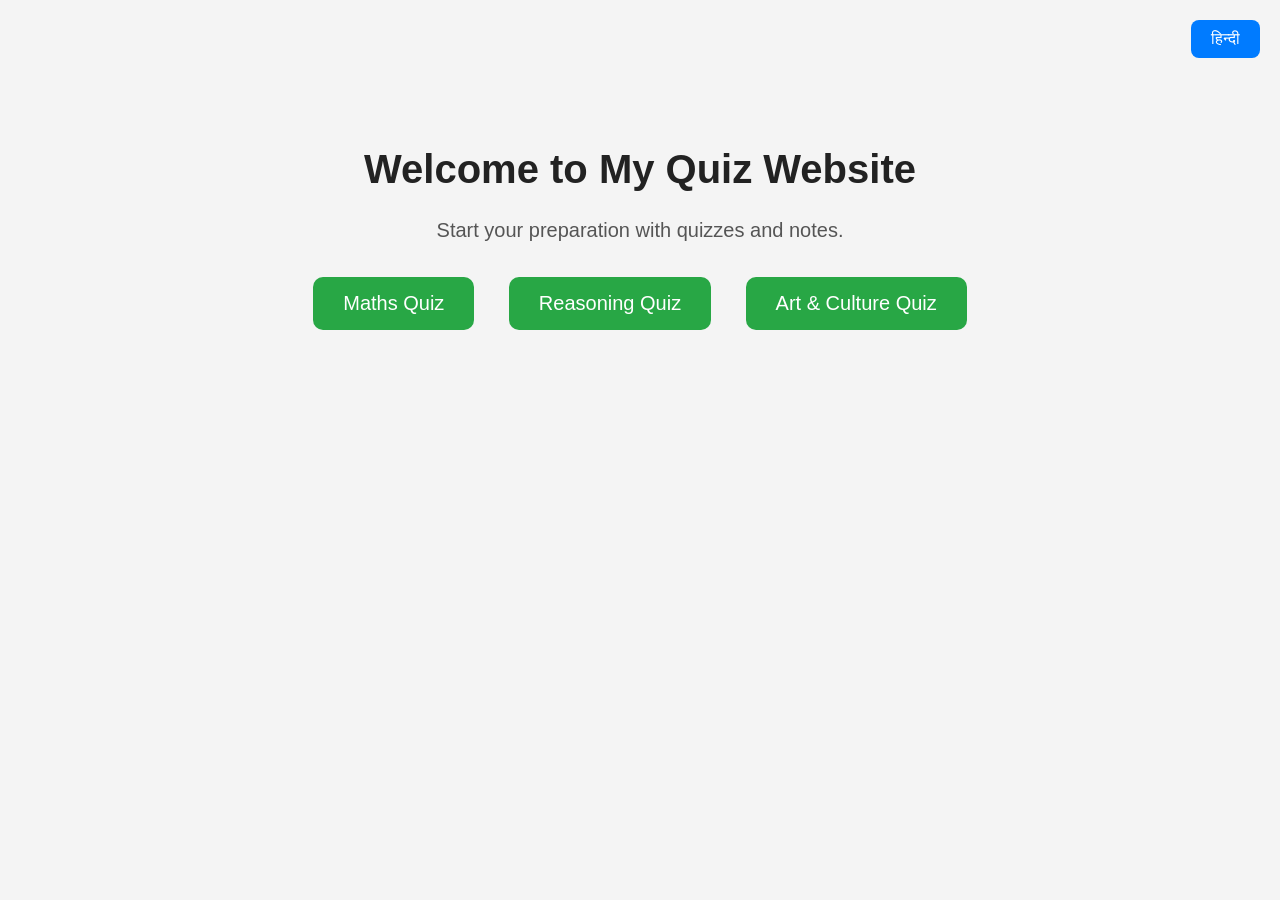
==== index.html @ e583416c "Update index.html" ====
<!DOCTYPE html>
<html lang="en">
<head>
    <meta charset="UTF-8">
    <meta name="viewport" content="width=device-width, initial-scale=1.0">
    <title>My Quiz Website</title>

    <style>

        body{
            margin:0;
            padding:0;
            font-family:Arial, sans-serif;
            background:#f4f4f4;
            text-align:center;
        }

        /* Language Button */

        #langBtn{
            position:absolute;
            top:20px;
            right:20px;
            padding:10px 20px;
            background:#007bff;
            color:white;
            border:none;
            border-radius:8px;
            cursor:pointer;
            font-size:16px;
        }

        #langBtn:hover{
            background:#0056b3;
        }

        /* Main Section */

        .container{
            margin-top:100px;
            padding:20px;
        }

        h1{
            color:#222;
            font-size:40px;
        }

        p{
            color:#555;
            font-size:20px;
        }

        /* Buttons */

        .btn{
            display:inline-block;
            margin:15px;
            padding:15px 30px;
            background:#28a745;
            color:white;
            text-decoration:none;
            border-radius:10px;
            font-size:20px;
            transition:0.3s;
        }

        .btn:hover{
            background:#1e7e34;
        }

    </style>
</head>

<body>

    <!-- Language Button -->

    <button onclick="toggleLanguage()" id="langBtn">
        हिन्दी
    </button>

    <!-- Main Content -->

    <div class="container">

        <h1 id="title">
            Welcome to My Quiz Website
        </h1>

        <p id="desc">
            Start your preparation with quizzes and notes.
        </p>

        <!-- Quiz Buttons -->

        <a href="maths.html" class="btn" id="mathBtn">
            Maths Quiz
        </a>

        <a href="reasoning.html" class="btn" id="reasonBtn">
            Reasoning Quiz
        </a>

        <a href="art-culture.html" class="btn" id="artBtn">
            Art & Culture Quiz
        </a>

    </div>

    <!-- JavaScript -->

    <script>

        let currentLanguage = "en";

        function toggleLanguage(){

            if(currentLanguage === "en"){

                document.getElementById("title").innerText =
                    "मेरी क्विज वेबसाइट में आपका स्वागत है";

                document.getElementById("desc").innerText =
                    "क्विज़ और नोट्स के साथ अपनी तैयारी शुरू करें।";

                document.getElementById("mathBtn").innerText =
                    "गणित क्विज";

                document.getElementById("reasonBtn").innerText =
                    "रीजनिंग क्विज";

                document.getElementById("artBtn").innerText =
                    "कला एवं संस्कृति क्विज";

                document.getElementById("langBtn").innerText =
                    "English";

                currentLanguage = "hi";

            } else {

                document.getElementById("title").innerText =
                    "Welcome to My Quiz Website";

                document.getElementById("desc").innerText =
                    "Start your preparation with quizzes and notes.";

                document.getElementById("mathBtn").innerText =
                    "Maths Quiz";

                document.getElementById("reasonBtn").innerText =
                    "Reasoning Quiz";

                document.getElementById("artBtn").innerText =
                    "Art & Culture Quiz";

                document.getElementById("langBtn").innerText =
                    "हिन्दी";

                currentLanguage = "en";
            }
        }

    </script>

</body>
</html>
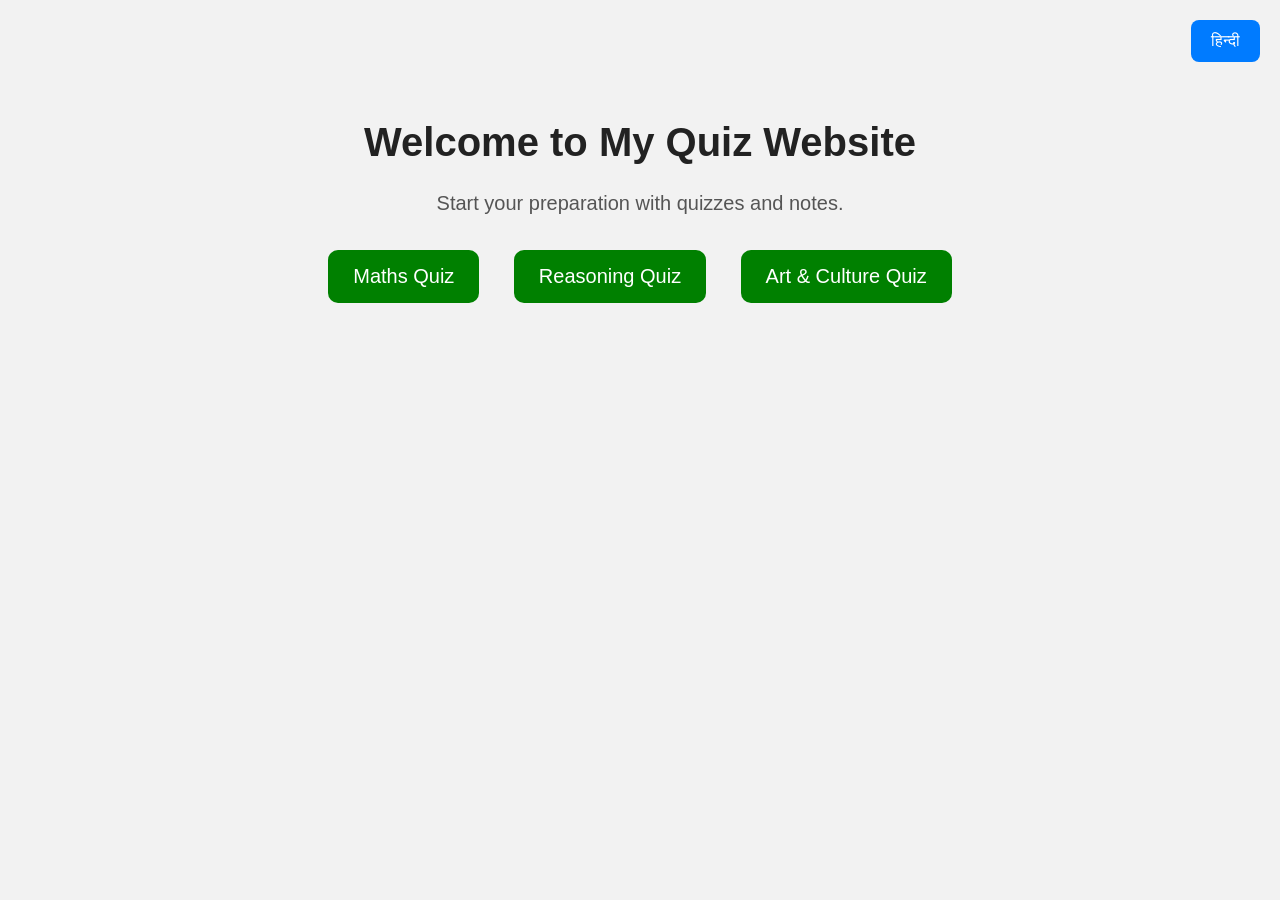
==== commit 4f887ddc: "Update index.html" ====
--- a/index.html
+++ b/index.html
@@ -1,168 +1,155 @@
 <!DOCTYPE html>
 <html lang="en">
 <head>
-    <meta charset="UTF-8">
-    <meta name="viewport" content="width=device-width, initial-scale=1.0">
-    <title>My Quiz Website</title>
+<meta charset="UTF-8">
+<meta name="viewport" content="width=device-width, initial-scale=1.0">
 
-    <style>
+<title>Quiz Website</title>
 
-        body{
-            margin:0;
-            padding:0;
-            font-family:Arial, sans-serif;
-            background:#f4f4f4;
-            text-align:center;
-        }
+<style>
 
-        /* Language Button */
+body{
+    margin:0;
+    padding:0;
+    font-family:Arial;
+    background:#f2f2f2;
+    text-align:center;
+}
 
-        #langBtn{
-            position:absolute;
-            top:20px;
-            right:20px;
-            padding:10px 20px;
-            background:#007bff;
-            color:white;
-            border:none;
-            border-radius:8px;
-            cursor:pointer;
-            font-size:16px;
-        }
+/* Language Button */
 
-        #langBtn:hover{
-            background:#0056b3;
-        }
+#langBtn{
+    position:fixed;
+    top:20px;
+    right:20px;
+    padding:12px 20px;
+    background:#007bff;
+    color:white;
+    border:none;
+    border-radius:8px;
+    font-size:16px;
+    cursor:pointer;
+}
 
-        /* Main Section */
+/* Main Content */
 
-        .container{
-            margin-top:100px;
-            padding:20px;
-        }
+.container{
+    margin-top:120px;
+}
 
-        h1{
-            color:#222;
-            font-size:40px;
-        }
+h1{
+    font-size:40px;
+    color:#222;
+}
 
-        p{
-            color:#555;
-            font-size:20px;
-        }
+p{
+    font-size:20px;
+    color:#555;
+}
 
-        /* Buttons */
+.btn{
+    display:inline-block;
+    margin:15px;
+    padding:15px 25px;
+    background:green;
+    color:white;
+    text-decoration:none;
+    border-radius:10px;
+    font-size:20px;
+}
 
-        .btn{
-            display:inline-block;
-            margin:15px;
-            padding:15px 30px;
-            background:#28a745;
-            color:white;
-            text-decoration:none;
-            border-radius:10px;
-            font-size:20px;
-            transition:0.3s;
-        }
+</style>
 
-        .btn:hover{
-            background:#1e7e34;
-        }
-
-    </style>
 </head>
 
 <body>
 
-    <!-- Language Button -->
+<!-- Language Button -->
 
-    <button onclick="toggleLanguage()" id="langBtn">
-        हिन्दी
-    </button>
+<button id="langBtn" onclick="toggleLanguage()">
+हिन्दी
+</button>
 
-    <!-- Main Content -->
+<div class="container">
 
-    <div class="container">
+<h1 id="title">
+Welcome to My Quiz Website
+</h1>
 
-        <h1 id="title">
-            Welcome to My Quiz Website
-        </h1>
+<p id="desc">
+Start your preparation with quizzes and notes.
+</p>
 
-        <p id="desc">
-            Start your preparation with quizzes and notes.
-        </p>
+<a href="maths.html" class="btn" id="mathBtn">
+Maths Quiz
+</a>
 
-        <!-- Quiz Buttons -->
+<a href="reasoning.html" class="btn" id="reasonBtn">
+Reasoning Quiz
+</a>
 
-        <a href="maths.html" class="btn" id="mathBtn">
-            Maths Quiz
-        </a>
+<a href="art-culture.html" class="btn" id="artBtn">
+Art & Culture Quiz
+</a>
 
-        <a href="reasoning.html" class="btn" id="reasonBtn">
-            Reasoning Quiz
-        </a>
+</div>
 
-        <a href="art-culture.html" class="btn" id="artBtn">
-            Art & Culture Quiz
-        </a>
+<script>
 
-    </div>
+let currentLanguage = "en";
 
-    <!-- JavaScript -->
+function toggleLanguage(){
 
-    <script>
+    if(currentLanguage === "en"){
 
-        let currentLanguage = "en";
+        document.getElementById("title").innerText =
+        "मेरी क्विज वेबसाइट में आपका स्वागत है";
 
-        function toggleLanguage(){
+        document.getElementById("desc").innerText =
+        "क्विज और नोट्स के साथ तैयारी शुरू करें";
 
-            if(currentLanguage === "en"){
+        document.getElementById("mathBtn").innerText =
+        "गणित क्विज";
 
-                document.getElementById("title").innerText =
-                    "मेरी क्विज वेबसाइट में आपका स्वागत है";
+        document.getElementById("reasonBtn").innerText =
+        "रीजनिंग क्विज";
 
-                document.getElementById("desc").innerText =
-                    "क्विज़ और नोट्स के साथ अपनी तैयारी शुरू करें।";
+        document.getElementById("artBtn").innerText =
+        "कला एवं संस्कृति क्विज";
 
-                document.getElementById("mathBtn").innerText =
-                    "गणित क्विज";
+        document.getElementById("langBtn").innerText =
+        "English";
 
-                document.getElementById("reasonBtn").innerText =
-                    "रीजनिंग क्विज";
+        currentLanguage = "hi";
 
-                document.getElementById("artBtn").innerText =
-                    "कला एवं संस्कृति क्विज";
+    }
 
-                document.getElementById("langBtn").innerText =
-                    "English";
+    else{
 
-                currentLanguage = "hi";
+        document.getElementById("title").innerText =
+        "Welcome to My Quiz Website";
 
-            } else {
+        document.getElementById("desc").innerText =
+        "Start your preparation with quizzes and notes.";
 
-                document.getElementById("title").innerText =
-                    "Welcome to My Quiz Website";
+        document.getElementById("mathBtn").innerText =
+        "Maths Quiz";
 
-                document.getElementById("desc").innerText =
-                    "Start your preparation with quizzes and notes.";
+        document.getElementById("reasonBtn").innerText =
+        "Reasoning Quiz";
 
-                document.getElementById("mathBtn").innerText =
-                    "Maths Quiz";
+        document.getElementById("artBtn").innerText =
+        "Art & Culture Quiz";
 
-                document.getElementById("reasonBtn").innerText =
-                    "Reasoning Quiz";
+        document.getElementById("langBtn").innerText =
+        "हिन्दी";
 
-                document.getElementById("artBtn").innerText =
-                    "Art & Culture Quiz";
+        currentLanguage = "en";
+    }
 
-                document.getElementById("langBtn").innerText =
-                    "हिन्दी";
+}
 
-                currentLanguage = "en";
-            }
-        }
-
-    </script>
+</script>
 
 </body>
 </html>
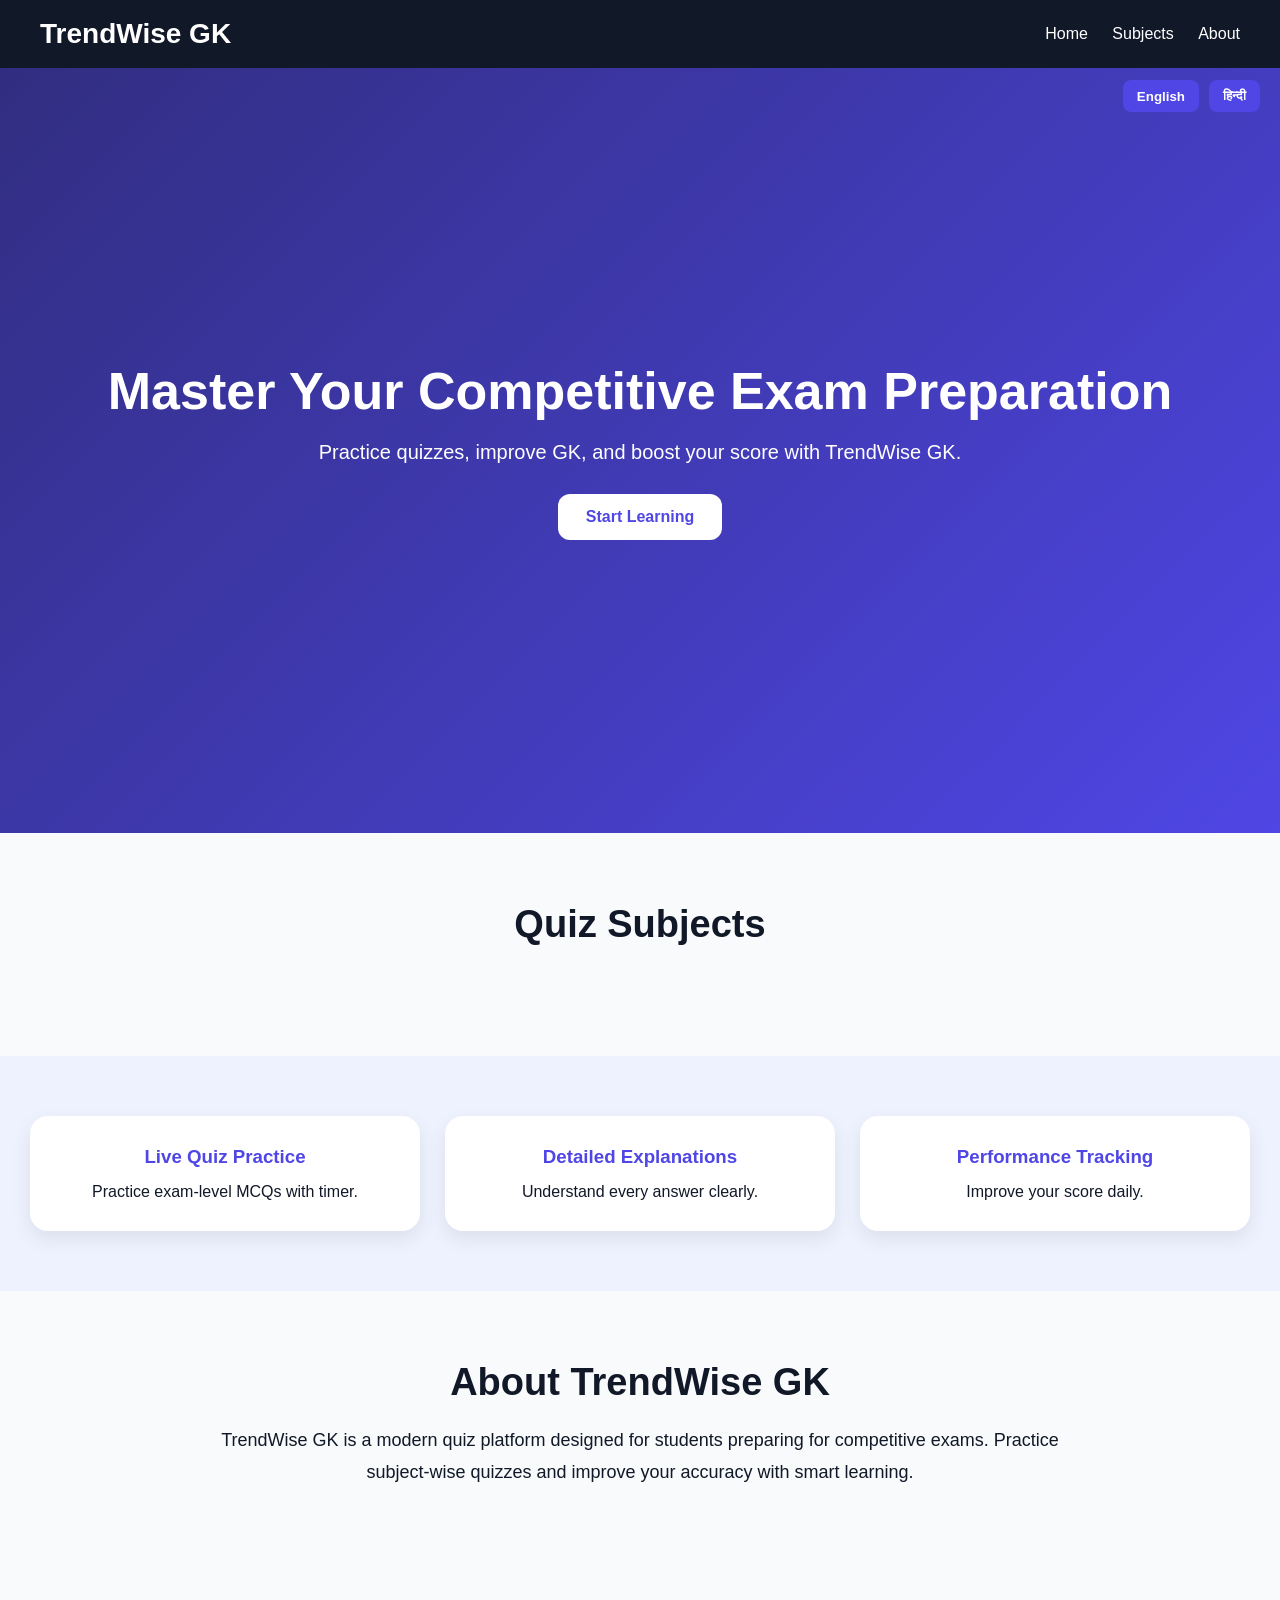
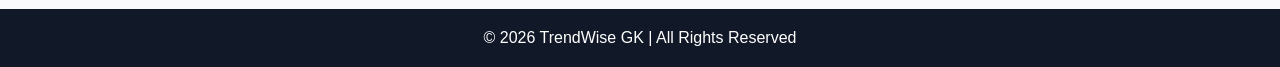
==== commit b080881a: "Add files via upload" ====
--- a/index.html
+++ b/index.html
@@ -1,155 +1,250 @@
 <!DOCTYPE html>
 <html lang="en">
 <head>
-<meta charset="UTF-8">
-<meta name="viewport" content="width=device-width, initial-scale=1.0">
-
-<title>Quiz Website</title>
-
-<style>
-
-body{
-    margin:0;
-    padding:0;
-    font-family:Arial;
-    background:#f2f2f2;
-    text-align:center;
-}
-
-/* Language Button */
-
-#langBtn{
-    position:fixed;
-    top:20px;
-    right:20px;
-    padding:12px 20px;
-    background:#007bff;
-    color:white;
-    border:none;
-    border-radius:8px;
-    font-size:16px;
-    cursor:pointer;
-}
-
-/* Main Content */
-
-.container{
-    margin-top:120px;
-}
-
-h1{
-    font-size:40px;
-    color:#222;
-}
-
-p{
-    font-size:20px;
-    color:#555;
-}
-
-.btn{
-    display:inline-block;
-    margin:15px;
-    padding:15px 25px;
-    background:green;
-    color:white;
-    text-decoration:none;
-    border-radius:10px;
-    font-size:20px;
-}
-
-</style>
-
+  <meta charset="UTF-8"/>
+  <meta name="viewport" content="width=device-width, initial-scale=1.0"/>
+  <title>TrendWise GK</title>
+
+  <link rel="stylesheet" href="style.css">
 </head>
 
 <body>
 
-<!-- Language Button -->
-
-<button id="langBtn" onclick="toggleLanguage()">
-हिन्दी
-</button>
-
-<div class="container">
-
-<h1 id="title">
-Welcome to My Quiz Website
-</h1>
-
-<p id="desc">
-Start your preparation with quizzes and notes.
-</p>
-
-<a href="maths.html" class="btn" id="mathBtn">
-Maths Quiz
-</a>
-
-<a href="reasoning.html" class="btn" id="reasonBtn">
-Reasoning Quiz
-</a>
-
-<a href="art-culture.html" class="btn" id="artBtn">
-Art & Culture Quiz
-</a>
+<div class="lang-buttons">
+
+  <button onclick="translatePage('en')">
+    English
+  </button>
+
+  <button onclick="translatePage('hi')">
+    हिन्दी
+  </button>
 
 </div>
 
+<div id="google_translate_element" style="display:none;"></div>
+<!-- HEADER -->
+
+<header class="header">
+
+  <div class="logo">
+    TrendWise GK
+  </div>
+
+  <nav>
+    <a href="#">Home</a>
+    <a href="#subjects">Subjects</a>
+    <a href="#about">About</a>
+  </nav>
+
+</header>
+
+<!-- HERO SECTION -->
+
+<section class="hero">
+
+  <div class="hero-content">
+
+    <h1>
+      Master Your Competitive Exam Preparation
+    </h1>
+
+    <p>
+      Practice quizzes, improve GK, and boost your score with TrendWise GK.
+    </p>
+
+    <button onclick="scrollToSubjects()">
+      Start Learning
+    </button>
+
+  </div>
+
+</section>
+
+<!-- SUBJECT SECTION -->
+
+<section id="subjects" class="subjects-section">
+
+  <h2>Quiz Subjects</h2>
+
+  <div class="grid" id="subjectList"></div>
+
+</section>
+
+<!-- FEATURES -->
+
+<section class="features">
+
+  <div class="feature-card">
+    <h3>Live Quiz Practice</h3>
+    <p>Practice exam-level MCQs with timer.</p>
+  </div>
+
+  <div class="feature-card">
+    <h3>Detailed Explanations</h3>
+    <p>Understand every answer clearly.</p>
+  </div>
+
+  <div class="feature-card">
+    <h3>Performance Tracking</h3>
+    <p>Improve your score daily.</p>
+  </div>
+
+</section>
+
+<!-- ABOUT -->
+
+<section class="about" id="about">
+
+  <h2>About TrendWise GK</h2>
+
+  <p>
+    TrendWise GK is a modern quiz platform designed for students preparing for competitive exams.
+    Practice subject-wise quizzes and improve your accuracy with smart learning.
+  </p>
+
+</section>
+
+<!-- FOOTER -->
+
+<footer>
+  © 2026 TrendWise GK | All Rights Reserved
+</footer>
+
 <script>
 
-let currentLanguage = "en";
-
-function toggleLanguage(){
-
-    if(currentLanguage === "en"){
-
-        document.getElementById("title").innerText =
-        "मेरी क्विज वेबसाइट में आपका स्वागत है";
-
-        document.getElementById("desc").innerText =
-        "क्विज और नोट्स के साथ तैयारी शुरू करें";
-
-        document.getElementById("mathBtn").innerText =
-        "गणित क्विज";
-
-        document.getElementById("reasonBtn").innerText =
-        "रीजनिंग क्विज";
-
-        document.getElementById("artBtn").innerText =
-        "कला एवं संस्कृति क्विज";
-
-        document.getElementById("langBtn").innerText =
-        "English";
-
-        currentLanguage = "hi";
-
+/* =========================
+   SUPABASE CONFIG
+========================= */
+
+const supabaseUrl =
+"https://sorwebstkjxtophrbboh.supabase.co";
+
+const supabaseKey =
+"sb_publishable_Idq6skWlkQA8FAOS7a6OSg_ltUSaTrE";
+
+/* =========================
+   VARIABLES
+========================= */
+
+let subjects = [];
+
+/* =========================
+   LOAD SUBJECTS
+========================= */
+
+async function loadSubjects(){
+
+  const res = await fetch(
+    `${supabaseUrl}/rest/v1/subjects`,
+    {
+      headers:{
+        apikey:supabaseKey,
+        Authorization:`Bearer ${supabaseKey}`
+      }
     }
-
-    else{
-
-        document.getElementById("title").innerText =
-        "Welcome to My Quiz Website";
-
-        document.getElementById("desc").innerText =
-        "Start your preparation with quizzes and notes.";
-
-        document.getElementById("mathBtn").innerText =
-        "Maths Quiz";
-
-        document.getElementById("reasonBtn").innerText =
-        "Reasoning Quiz";
-
-        document.getElementById("artBtn").innerText =
-        "Art & Culture Quiz";
-
-        document.getElementById("langBtn").innerText =
-        "हिन्दी";
-
-        currentLanguage = "en";
-    }
-
-}
+  );
+
+  subjects = await res.json();
+
+  renderSubjects();
+}
+
+/* =========================
+   RENDER SUBJECTS
+========================= */
+
+function renderSubjects(){
+
+  const container =
+    document.getElementById("subjectList");
+
+  container.innerHTML = "";
+
+  subjects.forEach(subject => {
+
+    const div =
+      document.createElement("div");
+
+    div.className = "card";
+
+    div.innerHTML = `
+      <h2>${subject.name}</h2>
+    `;
+
+    div.onclick = () => {
+
+      localStorage.setItem(
+        "subject_id",
+        subject.id
+      );
+
+      window.location.href =
+        "subtopics.html";
+    };
+
+    container.appendChild(div);
+
+  });
+
+}
+
+/* =========================
+   SCROLL FUNCTION
+========================= */
+
+function scrollToSubjects(){
+
+  document
+    .getElementById("subjects")
+    .scrollIntoView({
+      behavior:"smooth"
+    });
+
+}
+
+/* =========================
+   START
+========================= */
+
+loadSubjects();
 
 </script>
-
+<script>
+
+function googleTranslateElementInit() {
+
+  new google.translate.TranslateElement(
+    {
+      pageLanguage: 'en',
+      includedLanguages: 'en,hi'
+    },
+    'google_translate_element'
+  );
+
+}
+
+function translatePage(lang){
+
+  const select =
+    document.querySelector(".goog-te-combo");
+
+  if(select){
+
+    select.value = lang;
+
+    select.dispatchEvent(
+      new Event("change")
+    );
+
+  }
+
+}
+
+</script>
+
+<script
+src="https://translate.google.com/translate_a/element.js?cb=googleTranslateElementInit">
+</script>
 </body>
-</html>
+</html>
--- a/style.css
+++ b/style.css
@@ -0,0 +1,496 @@
+*{
+  margin:0;
+  padding:0;
+  box-sizing:border-box;
+}
+
+body{
+  font-family:'Segoe UI',sans-serif;
+  background:#f8fafc;
+  color:#111827;
+}
+
+/* HEADER */
+
+.header{
+  display:flex;
+  justify-content:space-between;
+  align-items:center;
+  padding:18px 40px;
+  background:#111827;
+  color:white;
+  position:sticky;
+  top:0;
+  z-index:100;
+}
+
+.logo{
+  font-size:28px;
+  font-weight:700;
+}
+
+nav a{
+  color:white;
+  text-decoration:none;
+  margin-left:20px;
+  font-weight:500;
+}
+
+nav a:hover{
+  color:#818cf8;
+}
+
+/* HERO */
+
+.hero{
+  height:85vh;
+  display:flex;
+  align-items:center;
+  justify-content:center;
+  text-align:center;
+  background:
+  linear-gradient(
+    135deg,
+    #312e81,
+    #4f46e5
+  );
+  color:white;
+  padding:20px;
+}
+
+.hero-content h1{
+  font-size:52px;
+  margin-bottom:20px;
+}
+
+.hero-content p{
+  font-size:20px;
+  max-width:700px;
+  margin:auto;
+  margin-bottom:30px;
+}
+
+.hero-content button{
+  background:white;
+  color:#4f46e5;
+  border:none;
+  padding:14px 28px;
+  border-radius:12px;
+  font-size:16px;
+  font-weight:600;
+  cursor:pointer;
+  transition:0.3s;
+}
+
+.hero-content button:hover{
+  transform:scale(1.05);
+}
+
+/* SUBJECTS */
+
+.subjects-section{
+  padding:70px 30px;
+}
+
+.subjects-section h2{
+  text-align:center;
+  margin-bottom:40px;
+  font-size:38px;
+}
+
+.grid{
+  display:grid;
+  grid-template-columns:
+  repeat(auto-fit,minmax(220px,1fr));
+
+  gap:25px;
+}
+
+.card{
+  background:white;
+  padding:30px;
+  border-radius:18px;
+  text-align:center;
+  cursor:pointer;
+
+  box-shadow:
+  0 10px 25px rgba(0,0,0,0.08);
+
+  transition:0.3s;
+}
+
+.card:hover{
+  transform:translateY(-8px);
+}
+
+.card h2{
+  font-size:24px;
+  color:#4f46e5;
+}
+
+/* FEATURES */
+
+.features{
+  padding:60px 30px;
+  background:#eef2ff;
+
+  display:grid;
+
+  grid-template-columns:
+  repeat(auto-fit,minmax(250px,1fr));
+
+  gap:25px;
+}
+
+.feature-card{
+  background:white;
+  padding:30px;
+  border-radius:18px;
+  text-align:center;
+
+  box-shadow:
+  0 8px 20px rgba(0,0,0,0.08);
+}
+
+.feature-card h3{
+  margin-bottom:15px;
+  color:#4f46e5;
+}
+
+/* ABOUT */
+
+.about{
+  padding:70px 30px;
+  text-align:center;
+}
+
+.about h2{
+  margin-bottom:20px;
+  font-size:38px;
+}
+
+.about p{
+  max-width:850px;
+  margin:auto;
+  line-height:1.8;
+  font-size:18px;
+}
+
+/* FOOTER */
+
+footer{
+  background:#111827;
+  color:white;
+  text-align:center;
+  padding:20px;
+  margin-top:50px;
+}
+
+/* RESPONSIVE */
+
+@media(max-width:768px){
+
+  .hero-content h1{
+    font-size:34px;
+  }
+
+  .hero-content p{
+    font-size:16px;
+  }
+
+  .header{
+    padding:15px 20px;
+  }
+
+  nav a{
+    margin-left:10px;
+  }
+
+}
+/* =========================
+   QUIZ PAGE FIX
+========================= */
+
+.quiz-box{
+  max-width:1000px;
+  margin:auto;
+  background:white;
+  padding:25px;
+  border-radius:16px;
+  box-shadow:0 10px 25px rgba(0,0,0,0.1);
+}
+
+#question{
+  font-size:24px;
+  margin-bottom:20px;
+}
+
+.option{
+  background:#f8fafc;
+  padding:14px;
+  border-radius:10px;
+  margin-bottom:12px;
+  cursor:pointer;
+  border:1px solid #ddd;
+  transition:0.2s;
+}
+
+.option:hover{
+  background:#e0e7ff;
+}
+
+.btn-row{
+  margin-top:20px;
+  display:flex;
+  gap:10px;
+  flex-wrap:wrap;
+}
+
+#prevBtn{
+  background:#64748b;
+  color:white;
+}
+
+#markBtn{
+  background:#f59e0b;
+  color:white;
+}
+
+#nextBtn{
+  background:#4f46e5;
+  color:white;
+}
+
+#submitBtn{
+  background:#ef4444;
+  color:white;
+}
+
+#qPanel{
+  display:grid;
+  grid-template-columns:repeat(4,1fr);
+  gap:8px;
+}
+
+.panel-btn{
+  width:40px;
+  height:40px;
+  border:none;
+  border-radius:8px;
+  font-weight:600;
+  cursor:pointer;
+}
+
+#scoreBox{
+  max-width:600px;
+  margin:50px auto;
+  background:white;
+  padding:40px;
+  border-radius:16px;
+  text-align:center;
+  box-shadow:0 10px 25px rgba(0,0,0,0.1);
+}
+/* LANGUAGE BUTTONS */
+
+.lang-buttons{
+  position:fixed;
+  top:80px;
+  right:20px;
+  z-index:9999;
+
+  display:flex;
+  gap:10px;
+}
+
+.lang-buttons button{
+  background:#4f46e5;
+  color:white;
+  border:none;
+
+  padding:8px 14px;
+  border-radius:8px;
+
+  cursor:pointer;
+  font-weight:600;
+}
+
+.lang-buttons button:hover{
+  opacity:0.9;
+}
+
+/* HIDE GOOGLE UI */
+
+#google_translate_element{
+  display:none;
+}
+
+.goog-logo-link,
+.goog-te-gadget{
+  display:none !important;
+}
+/* HIDE GOOGLE TOP BAR */
+
+body{
+  top:0 !important;
+}
+
+.goog-te-banner-frame{
+  display:none !important;
+}
+
+iframe.skiptranslate{
+  display:none !important;
+}
+/* STOP GOOGLE TRANSLATE FLICKER */
+
+.notranslate{
+  translate:no;
+}
+/* GOOGLE TRANSLATE FULL HIDE */
+
+body{
+  top:0 !important;
+}
+
+.goog-logo-link,
+.goog-te-gadget,
+.goog-te-banner-frame,
+.goog-te-balloon-frame,
+.goog-te-spinner-pos,
+.VIpgJd-ZVi9od-aZ2wEe-wOHMyf,
+.VIpgJd-ZVi9od-aZ2wEe{
+  display:none !important;
+}
+
+iframe.skiptranslate{
+  display:none !important;
+}
+
+/* LANGUAGE BUTTONS */
+
+.lang-buttons{
+  position:fixed;
+  top:80px;
+  right:20px;
+  z-index:9999;
+
+  display:flex;
+  gap:10px;
+}
+
+.lang-buttons button{
+  background:#4f46e5;
+  color:white;
+  border:none;
+
+  padding:8px 14px;
+  border-radius:8px;
+
+  cursor:pointer;
+  font-weight:600;
+}
+
+.lang-buttons button:hover{
+  opacity:0.9;
+}```css
+/* REVIEW BOX */
+
+#reviewBox{
+
+  margin-top:30px;
+  text-align:left;
+
+}
+
+.review-card{
+
+  background:#f8fafc;
+
+  border:1px solid #ddd;
+
+  padding:20px;
+
+  border-radius:12px;
+
+  margin-bottom:20px;
+
+}
+
+.review-card h3{
+
+  margin-top:0;
+  color:#4f46e5;
+
+}
+
+.review-card p{
+
+  margin:10px 0;
+  line-height:1.6;
+
+}
+.side-top{
+
+  flex-direction:column;
+  gap:10px;
+}
+.goog-te-banner-frame,
+.goog-te-balloon-frame,
+.goog-tooltip,
+.goog-text-highlight {
+  display: none !important;
+}
+
+body {
+  top: 0 !important;
+}
+
+iframe.goog-te-banner-frame {
+  display: none !important;
+}
+.notranslate,
+button,
+.panel-btn,
+.option {
+  unicode-bidi: isolate !important;
+}
+
+.goog-text-highlight,
+.goog-tooltip {
+  display: none !important;
+  pointer-events: none !important;
+}
+.quiz-layout{
+  display:flex;
+  justify-content:space-between;
+  align-items:flex-start;
+  gap:20px;
+}
+
+.quiz-left{
+  width:75%;
+}
+
+.quiz-right{
+  width:25%;
+  border-left:1px solid #ddd;
+  padding-left:15px;
+}
+
+@media(max-width:768px){
+
+  .quiz-layout{
+    flex-direction:column;
+  }
+
+  .quiz-left,
+  .quiz-right{
+    width:100%;
+  }
+
+  .quiz-right{
+    border-left:none;
+    padding-left:0;
+  }
+
+}
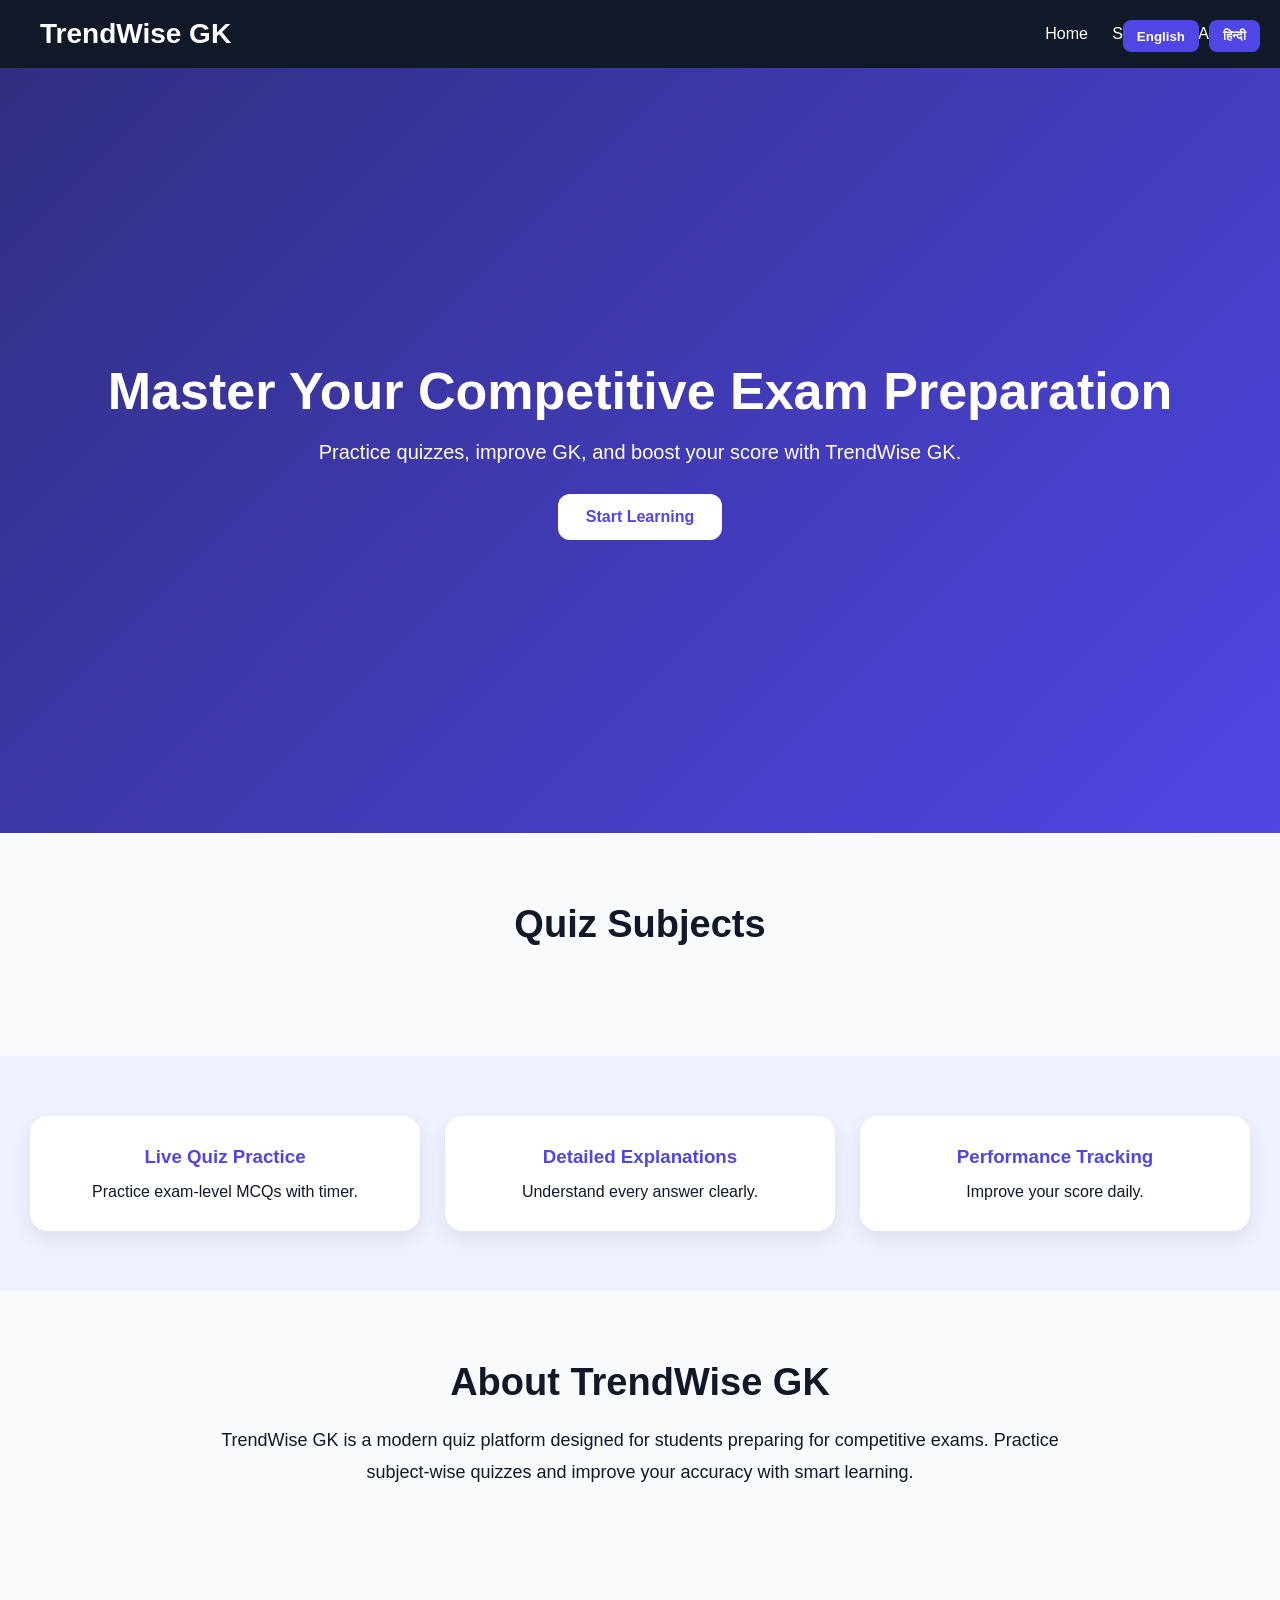
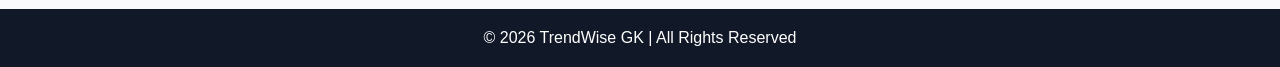
==== commit 1f9f9b79: "Update index.html" ====
--- a/index.html
+++ b/index.html
@@ -8,7 +8,7 @@
   <link rel="stylesheet" href="style.css">
 </head>
 
-<body>
+<body class="home-page">
 
 <div class="lang-buttons">
 
@@ -247,4 +247,4 @@
 src="https://translate.google.com/translate_a/element.js?cb=googleTranslateElementInit">
 </script>
 </body>
-</html>+</html>
--- a/style.css
+++ b/style.css
@@ -475,6 +475,9 @@
   width:25%;
   border-left:1px solid #ddd;
   padding-left:15px;
+  margin-top:70px;
+  position:relative;
+z-index:1;
 }
 
 @media(max-width:768px){
@@ -491,6 +494,24 @@
   .quiz-right{
     border-left:none;
     padding-left:0;
-  }
-
-}+    margin-top:120px;
+  }
+
+ .lang-buttons{
+
+display:flex;
+gap:10px;
+
+justify-content:flex-end;
+
+margin-bottom:15px;
+
+}
+
+}
+.home-page .lang-buttons{
+  position:fixed;
+  top:20px;
+  right:20px;
+  z-index:9999;
+}
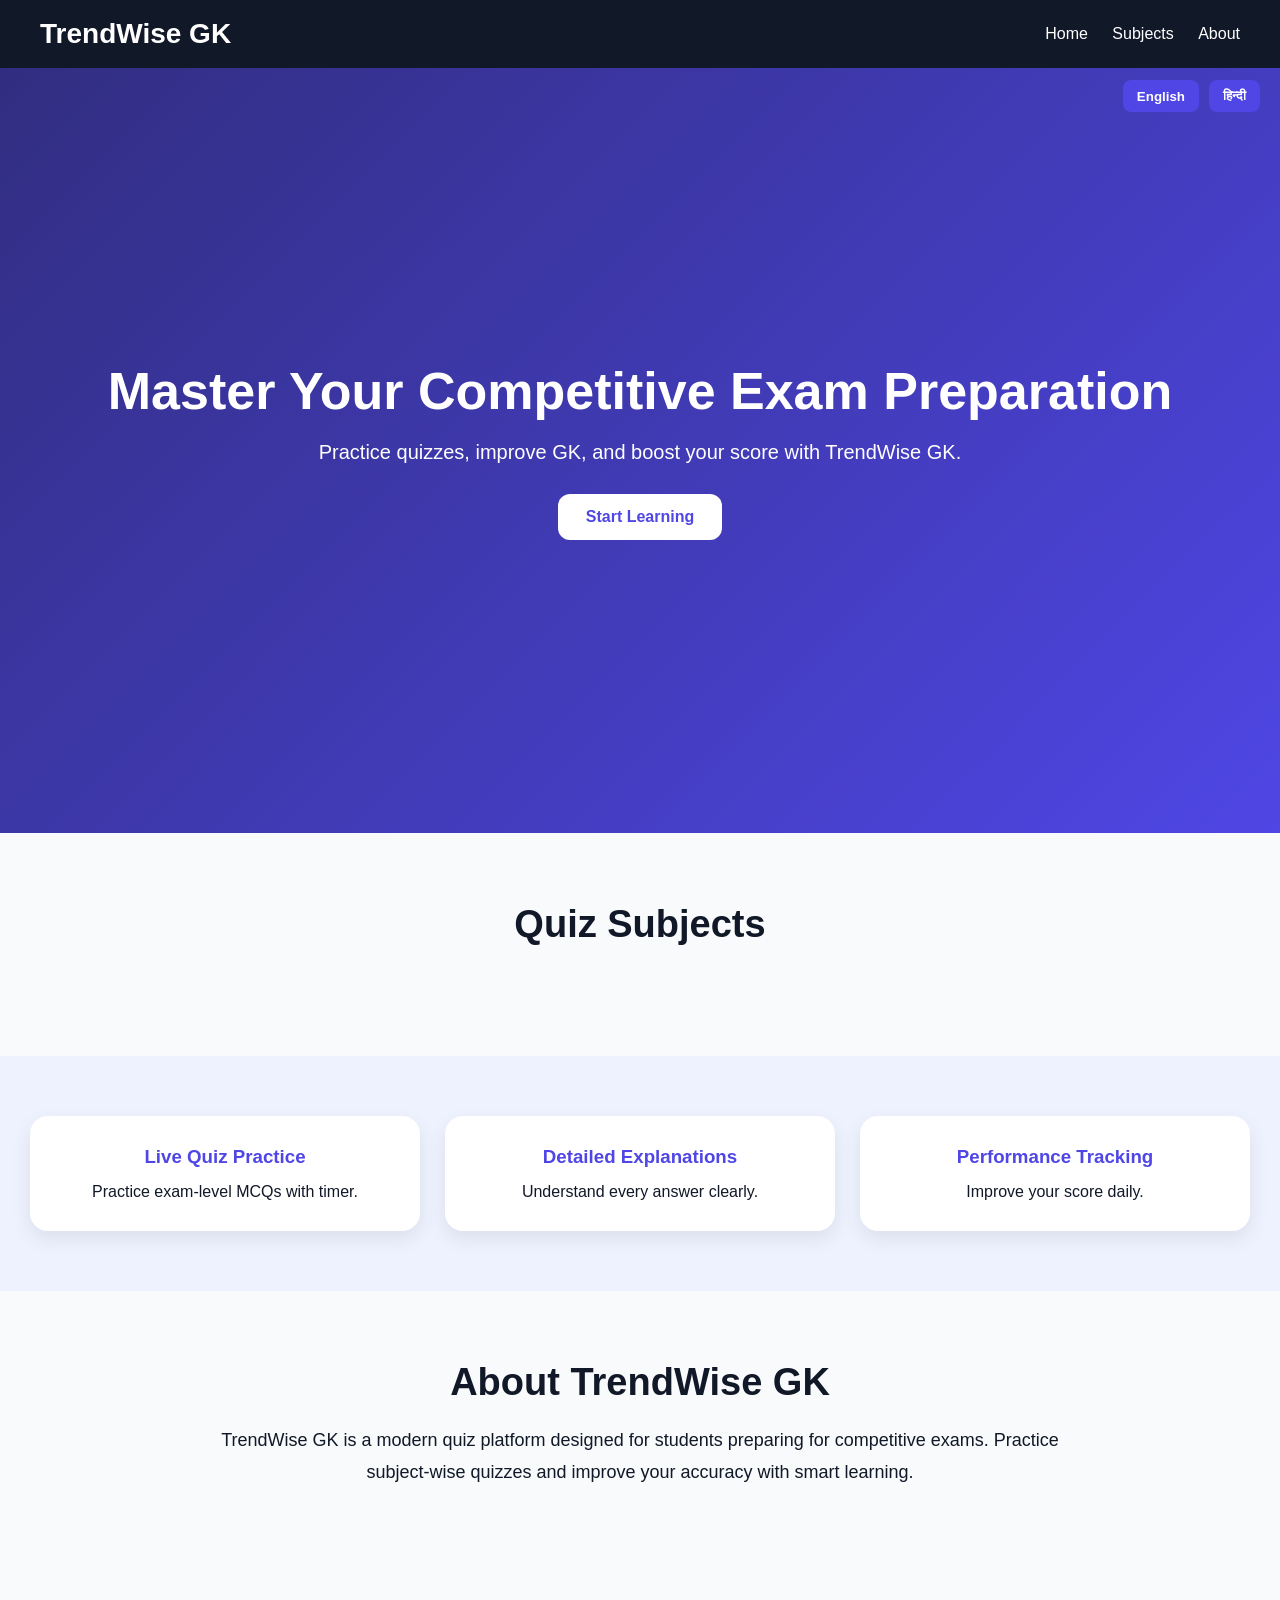
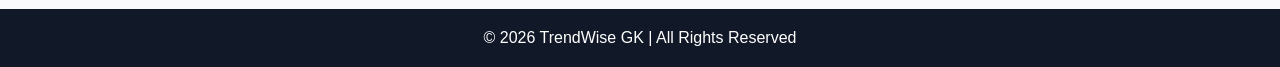
==== commit 67746ff0: "Update index.html" ====
--- a/index.html
+++ b/index.html
@@ -4,6 +4,15 @@
   <meta charset="UTF-8"/>
   <meta name="viewport" content="width=device-width, initial-scale=1.0"/>
   <title>TrendWise GK</title>
+  <!-- Google tag (gtag.js) -->
+<script async src="https://www.googletagmanager.com/gtag/js?id=G-K6Z0752G75"></script>
+<script>
+  window.dataLayer = window.dataLayer || [];
+  function gtag(){dataLayer.push(arguments);}
+  gtag('js', new Date());
+
+  gtag('config', 'G-K6Z0752G75');
+</script>
 
   <link rel="stylesheet" href="style.css">
 </head>
--- a/style.css
+++ b/style.css
@@ -293,15 +293,15 @@
 /* LANGUAGE BUTTONS */
 
 .lang-buttons{
-  position:fixed;
-  top:80px;
-  right:20px;
-  z-index:9999;
-
-  display:flex;
-  gap:10px;
-}
-
+
+display:flex;
+gap:10px;
+
+justify-content:flex-end;
+
+margin-bottom:15px;
+
+}
 .lang-buttons button{
   background:#4f46e5;
   color:white;
@@ -497,21 +497,11 @@
     margin-top:120px;
   }
 
- .lang-buttons{
-
-display:flex;
-gap:10px;
-
-justify-content:flex-end;
-
-margin-bottom:15px;
-
-}
-
-}
-.home-page .lang-buttons{
-  position:fixed;
-  top:20px;
-  right:20px;
-  z-index:9999;
-}
+  .lang-buttons{
+    position:fixed;
+    top:10px;
+    right:10px;
+    z-index:9999;
+  }
+
+}
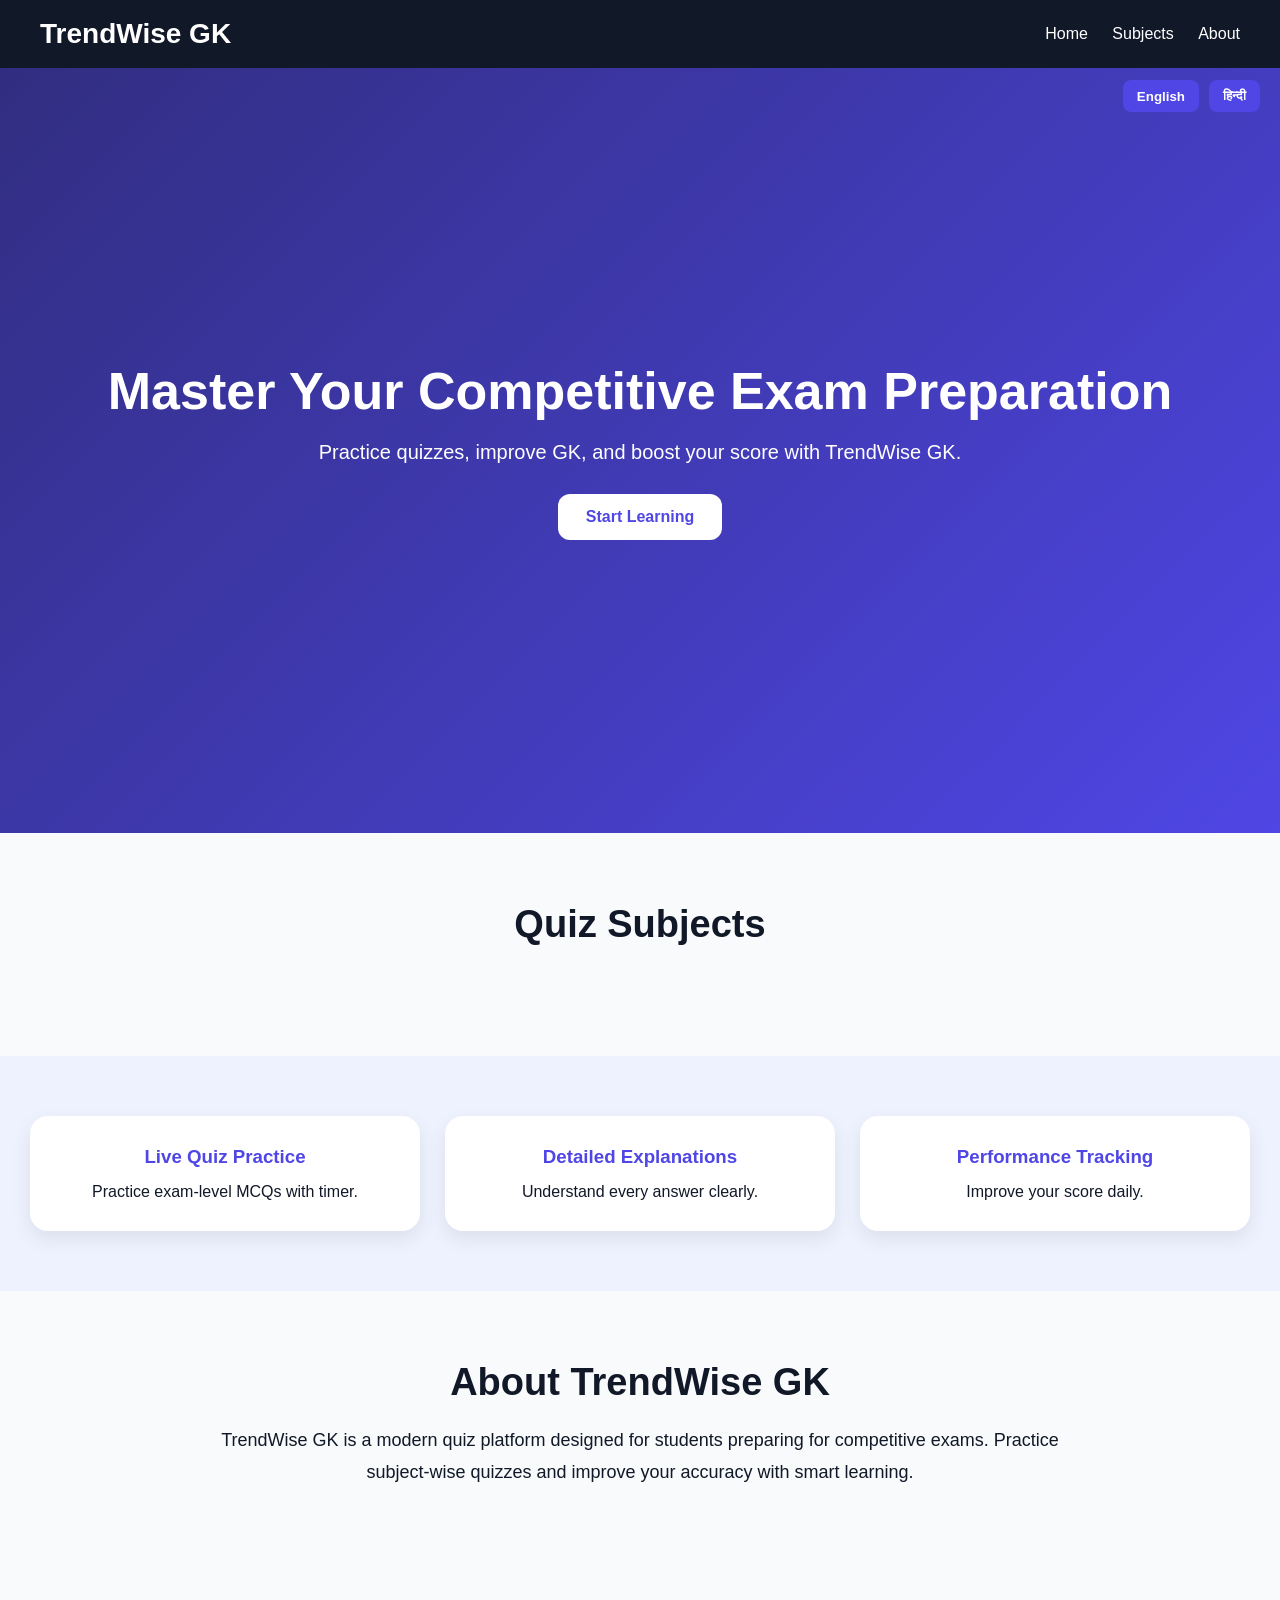
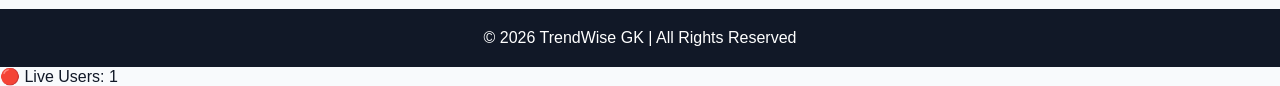
==== commit 8653d560: "Update index.html" ====
--- a/index.html
+++ b/index.html
@@ -245,15 +245,15 @@
     select.dispatchEvent(
       new Event("change")
     );
-
   }
-
-}
-
+}
 </script>
 
 <script
 src="https://translate.google.com/translate_a/element.js?cb=googleTranslateElementInit">
 </script>
+  <div id="liveCounterBox">
+  🔴 Live Users: <span id="liveUsers">1</span>
+</div>
 </body>
 </html>
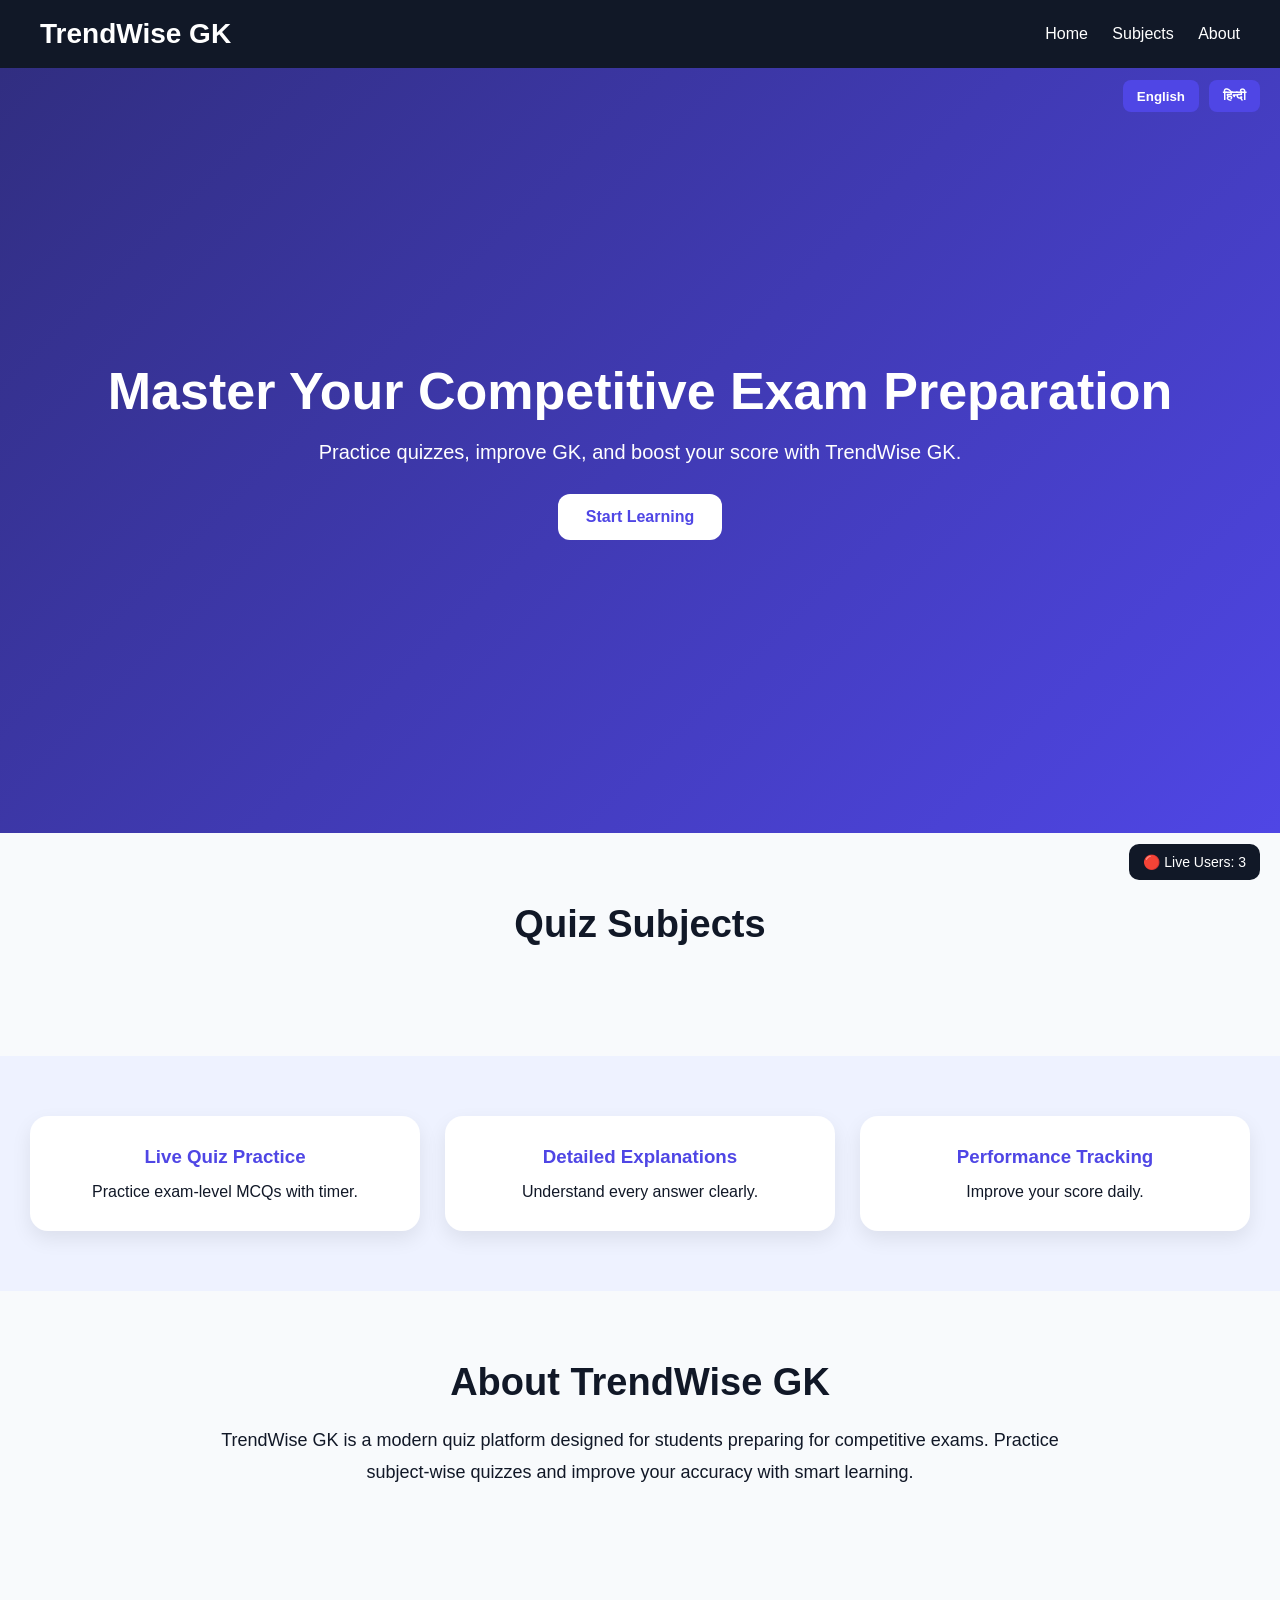
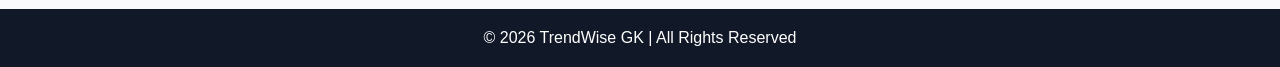
==== commit 9341f4d6: "Update index.html" ====
--- a/index.html
+++ b/index.html
@@ -255,5 +255,14 @@
   <div id="liveCounterBox">
   🔴 Live Users: <span id="liveUsers">1</span>
 </div>
+  <script>
+function updateCounter(){
+  let users = Math.floor(Math.random() * 3) + 1;
+  document.getElementById("liveUsers").innerText = users;
+}
+
+setInterval(updateCounter, 5000);
+updateCounter();
+</script>
 </body>
 </html>
--- a/style.css
+++ b/style.css
@@ -505,3 +505,14 @@
   }
 
 }
+#liveCounterBox{
+  position:fixed;
+  bottom:20px;
+  right:20px;
+  background:#111827;
+  color:white;
+  padding:10px 14px;
+  border-radius:10px;
+  font-size:14px;
+  z-index:9999;
+}
